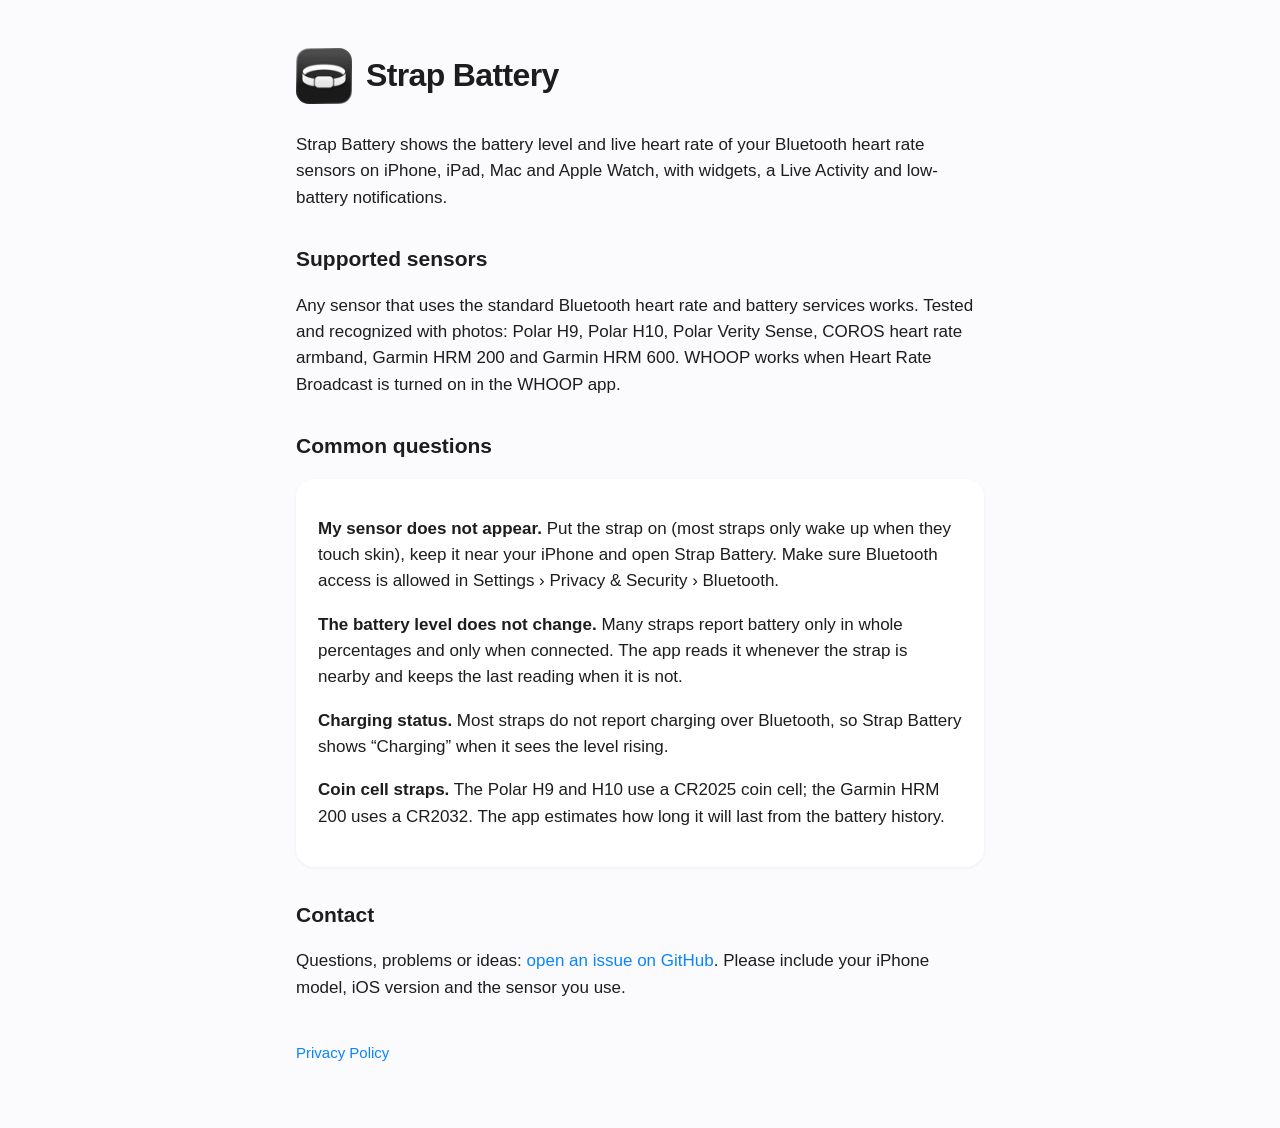
==== index.html @ be7f8a42 "Add Strap Battery support and privacy pages Co-Authored-By: Claude Opus 5.5 <noreply@anthropic.com>" ====
<!doctype html>
<html lang="en">
<head>
<meta charset="utf-8">
<meta name="viewport" content="width=device-width, initial-scale=1">
<title>Strap Battery Support</title>
<meta name="description" content="Support for Strap Battery, the battery and heart rate app for Bluetooth heart rate straps.">
<link rel="stylesheet" href="style.css">
</head>
<body>
<main>
<header><img src="icon.png" alt=""><h1>Strap Battery</h1></header>
<p>Strap Battery shows the battery level and live heart rate of your Bluetooth heart rate sensors on iPhone, iPad, Mac and Apple Watch, with widgets, a Live Activity and low-battery notifications.</p>

<h2>Supported sensors</h2>
<p>Any sensor that uses the standard Bluetooth heart rate and battery services works. Tested and recognized with photos: Polar H9, Polar H10, Polar Verity Sense, COROS heart rate armband, Garmin HRM 200 and Garmin HRM 600. WHOOP works when Heart Rate Broadcast is turned on in the WHOOP app.</p>

<h2>Common questions</h2>
<div class="card">
<p><strong>My sensor does not appear.</strong> Put the strap on (most straps only wake up when they touch skin), keep it near your iPhone and open Strap Battery. Make sure Bluetooth access is allowed in Settings › Privacy &amp; Security › Bluetooth.</p>
<p><strong>The battery level does not change.</strong> Many straps report battery only in whole percentages and only when connected. The app reads it whenever the strap is nearby and keeps the last reading when it is not.</p>
<p><strong>Charging status.</strong> Most straps do not report charging over Bluetooth, so Strap Battery shows “Charging” when it sees the level rising.</p>
<p><strong>Coin cell straps.</strong> The Polar H9 and H10 use a CR2025 coin cell; the Garmin HRM 200 uses a CR2032. The app estimates how long it will last from the battery history.</p>
</div>

<h2>Contact</h2>
<p>Questions, problems or ideas: <a href="https://github.com/krystxf/strap-battery/issues/new">open an issue on GitHub</a>. Please include your iPhone model, iOS version and the sensor you use.</p>

<nav><a href="privacy.html">Privacy Policy</a></nav>
</main>
</body>
</html>
---- style.css ----
:root { color-scheme: light dark; --text: #1d1d1f; --muted: #6e6e73; --bg: #fbfbfd; --card: #ffffff; --accent: #34c759; }
@media (prefers-color-scheme: dark) { :root { --text: #f5f5f7; --muted: #a1a1a6; --bg: #000; --card: #1c1c1e; } }
* { box-sizing: border-box; }
body { margin: 0; font: 17px/1.55 -apple-system, BlinkMacSystemFont, "SF Pro Text", "Helvetica Neue", sans-serif; color: var(--text); background: var(--bg); }
main { max-width: 720px; margin: 0 auto; padding: 48px 16px 64px; }
header { display: flex; align-items: center; gap: 14px; margin-bottom: 28px; }
header img { width: 56px; height: 56px; border-radius: 13px; }
h1 { font-size: 32px; margin: 0; letter-spacing: -0.02em; }
h2 { font-size: 21px; margin: 32px 0 8px; }
p, li { color: var(--text); }
.muted { color: var(--muted); font-size: 15px; }
.card { background: var(--card); border-radius: 18px; padding: 20px 22px; margin: 16px 0; box-shadow: 0 1px 3px rgba(0,0,0,.06); }
a { color: #0a84ff; text-decoration: none; } a:hover { text-decoration: underline; }
nav { margin-top: 40px; display: flex; gap: 18px; font-size: 15px; }
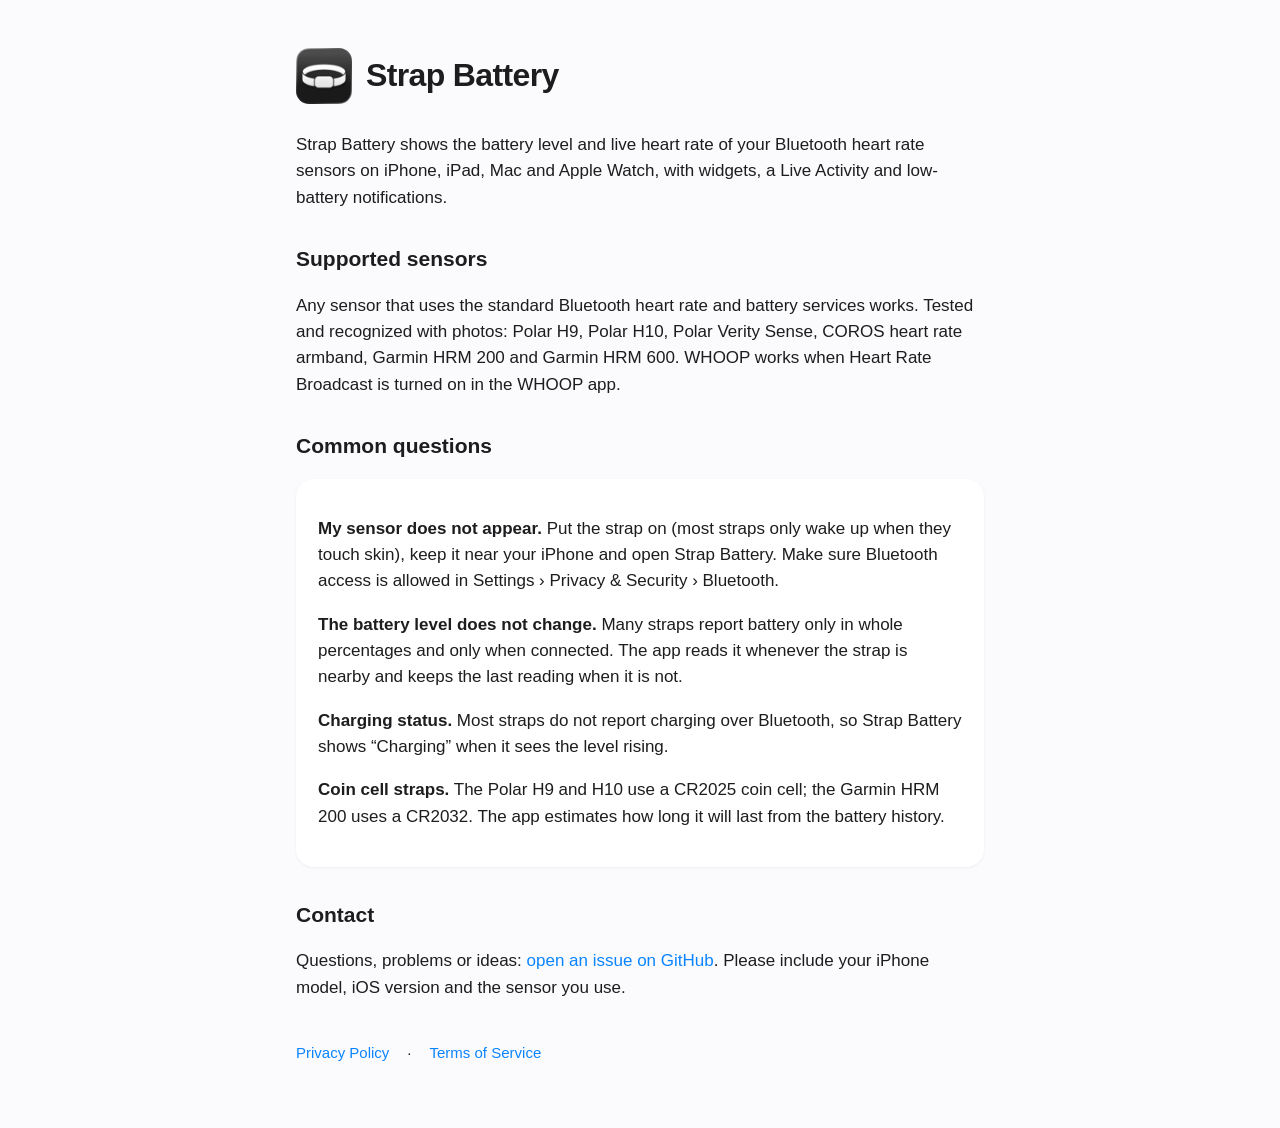
==== commit 0f5c971b: "Add terms of service and contact email matching in-app legal pages" ====
--- a/index.html
+++ b/index.html
@@ -6,6 +6,8 @@
 <title>Strap Battery Support</title>
 <meta name="description" content="Support for Strap Battery, the battery and heart rate app for Bluetooth heart rate straps.">
 <link rel="stylesheet" href="style.css">
+<meta property="og:image" content="https://krystxf.github.io/strap-battery/og.png">
+<meta name="twitter:card" content="summary_large_image">
 </head>
 <body>
 <main>
@@ -26,7 +28,7 @@
 <h2>Contact</h2>
 <p>Questions, problems or ideas: <a href="https://github.com/krystxf/strap-battery/issues/new">open an issue on GitHub</a>. Please include your iPhone model, iOS version and the sensor you use.</p>
 
-<nav><a href="privacy.html">Privacy Policy</a></nav>
+<nav><a href="privacy.html">Privacy Policy</a> · <a href="terms.html">Terms of Service</a></nav>
 </main>
 </body>
 </html>
